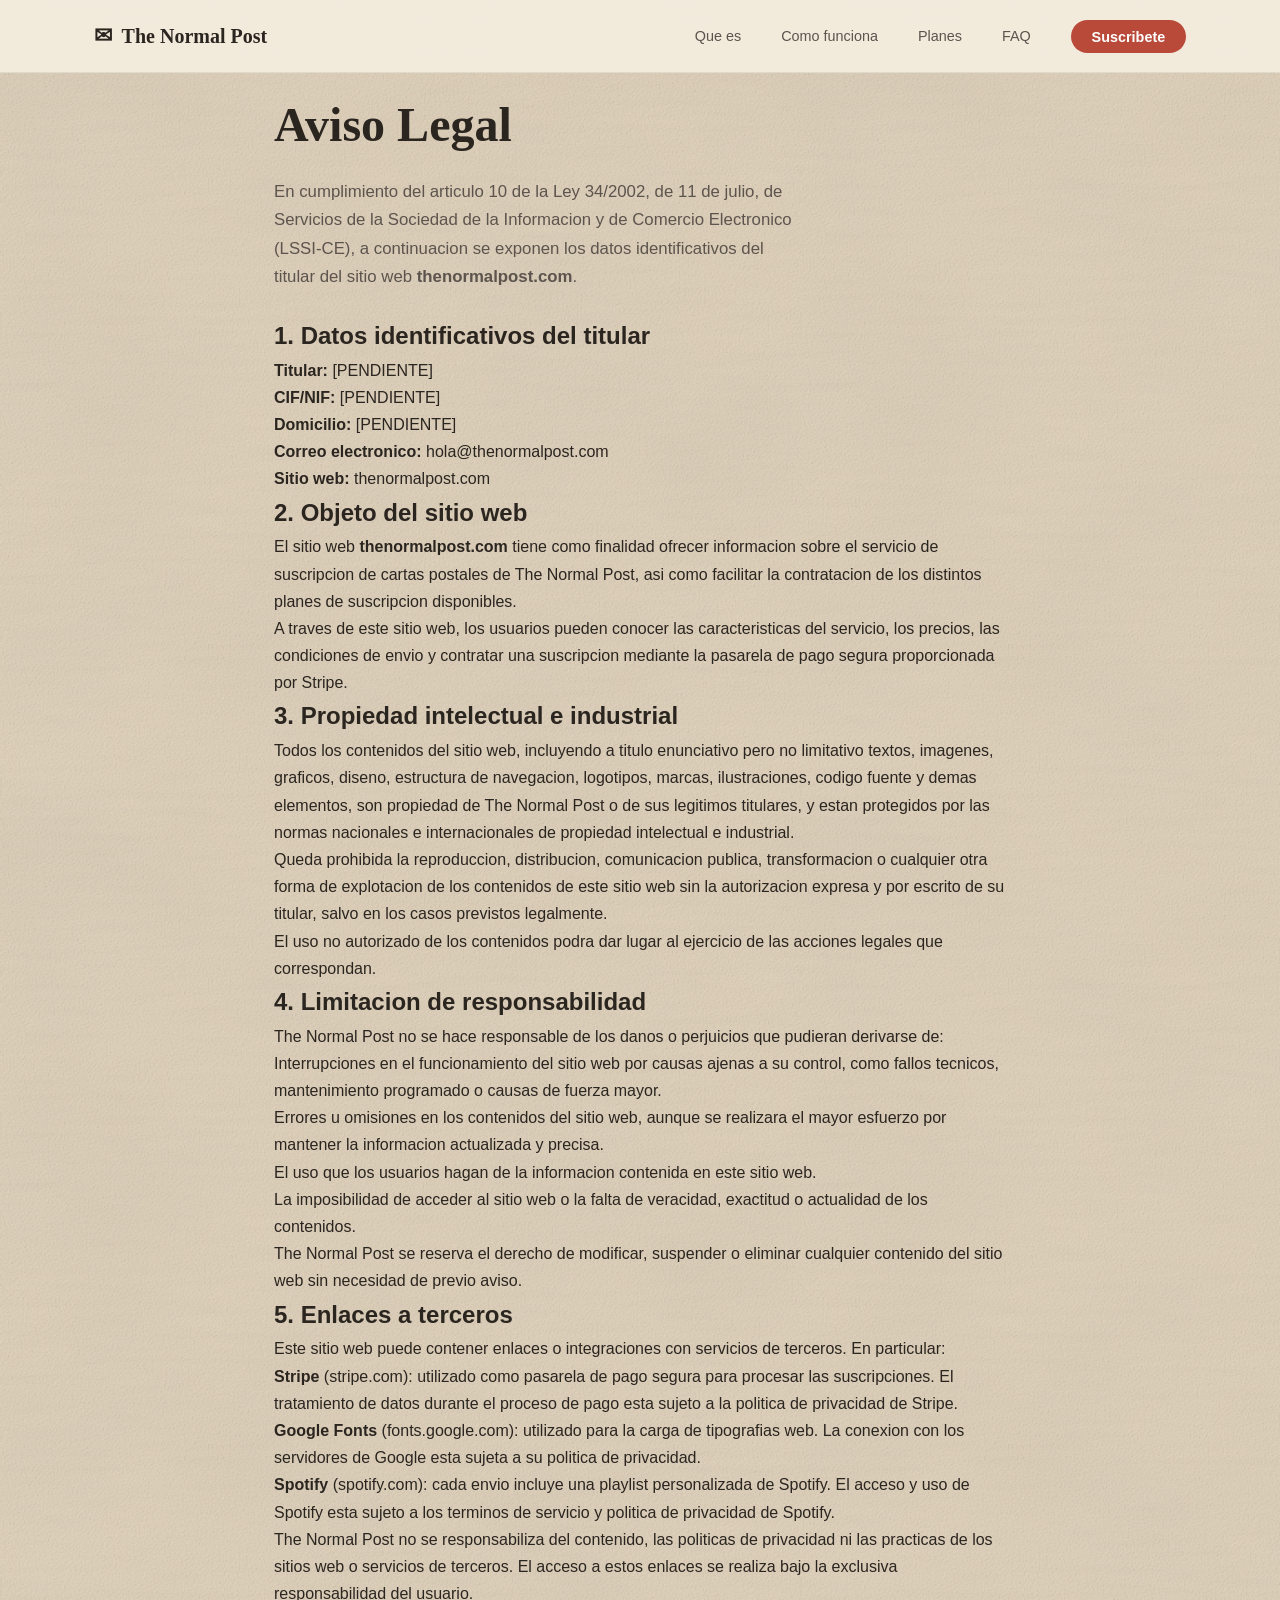
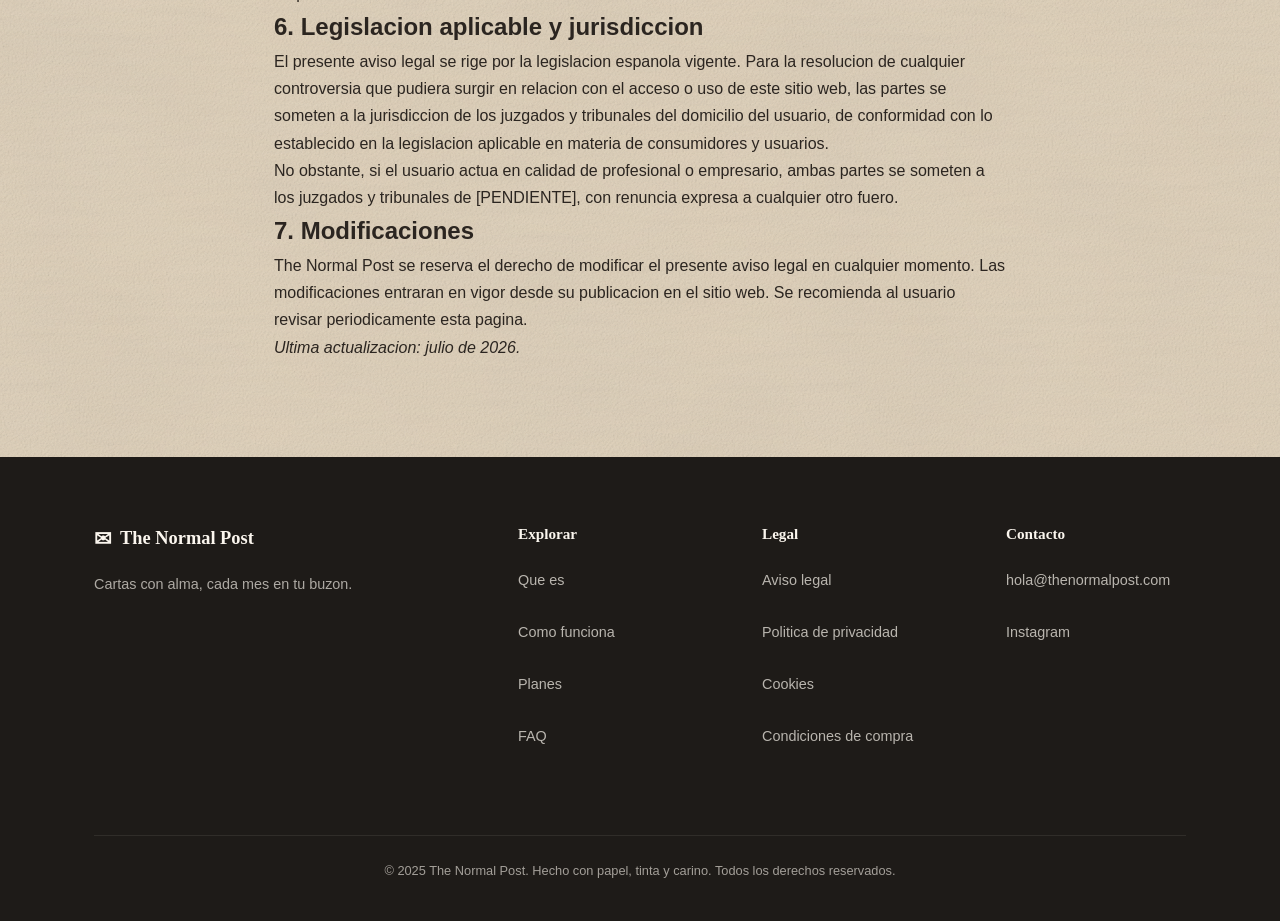
==== aviso-legal.html @ 9581d432 "feat(legal): páginas legales obligatorias + fix card internacional + FAQ envíos - Creadas 4 páginas " ====
<!DOCTYPE html>
<html lang="es">
<head>
  <meta charset="UTF-8">
  <meta name="viewport" content="width=device-width, initial-scale=1.0">
  <title>Aviso Legal — The Normal Post</title>
  <meta name="description" content="Aviso legal de The Normal Post. Información sobre el titular del sitio web, propiedad intelectual, responsabilidad y legislación aplicable.">
  <meta name="robots" content="index, follow">
  <link rel="canonical" href="https://thenormalpost.com/aviso-legal.html">

  <!-- Fonts (non-render-blocking) -->
  <link rel="preconnect" href="https://fonts.googleapis.com">
  <link rel="preconnect" href="https://fonts.gstatic.com" crossorigin>
  <link rel="preload" as="style" href="https://fonts.googleapis.com/css2?family=Playfair+Display:ital,wght@0,400;0,600;0,700;1,400;1,600&family=DM+Sans:wght@400;500;600&display=swap">
  <link rel="stylesheet" href="https://fonts.googleapis.com/css2?family=Playfair+Display:ital,wght@0,400;0,600;0,700;1,400;1,600&family=DM+Sans:wght@400;500;600&display=swap" media="print" id="google-fonts">
  <noscript><link rel="stylesheet" href="https://fonts.googleapis.com/css2?family=Playfair+Display:ital,wght@0,400;0,600;0,700;1,400;1,600&family=DM+Sans:wght@400;500;600&display=swap"></noscript>

  <!-- Favicon + Theme -->
  <link rel="icon" href="img/favicon.svg" type="image/svg+xml">
  <meta name="theme-color" content="#F0E4D0">

  <!-- Seguridad -->
  <meta http-equiv="Content-Security-Policy" content="default-src 'self'; script-src 'self'; style-src 'self' https://fonts.googleapis.com; font-src https://fonts.gstatic.com; img-src 'self' data:; connect-src 'self'; frame-src 'none'; object-src 'none'; base-uri 'self'; form-action 'self' https://buy.stripe.com; upgrade-insecure-requests;">
  <meta name="referrer" content="strict-origin-when-cross-origin">
  <meta http-equiv="X-Content-Type-Options" content="nosniff">
  <meta http-equiv="X-XSS-Protection" content="0">

  <link rel="stylesheet" href="css/styles.css">
</head>
<body>

  <a href="#contenido" class="skip-link">Saltar al contenido</a>

  <!-- Navegacion -->
  <nav class="nav" id="nav" aria-label="Navegacion principal">
    <div class="nav__container">
      <a href="index.html" class="nav__logo" aria-label="The Normal Post - Inicio">
        <span class="nav__logo-icon" aria-hidden="true">&#9993;</span>
        <span class="nav__logo-text">The Normal Post</span>
      </a>
      <button class="nav__toggle" id="nav-toggle" aria-label="Abrir menu" aria-expanded="false" aria-controls="nav-menu">
        <span></span><span></span><span></span>
      </button>
      <ul class="nav__menu" id="nav-menu" role="list">
        <li><a href="index.html#que-es" class="nav__link">Que es</a></li>
        <li><a href="index.html#como-funciona" class="nav__link">Como funciona</a></li>
        <li><a href="index.html#planes" class="nav__link">Planes</a></li>
        <li><a href="index.html#faq" class="nav__link">FAQ</a></li>
        <li><a href="index.html#planes" class="nav__link nav__link--cta">Suscribete</a></li>
      </ul>
    </div>
  </nav>

  <!-- Contenido legal -->
  <section class="section section--cream" id="contenido">
    <div class="container container--narrow">

      <h1 class="section__title">Aviso Legal</h1>

      <p class="section__body">
        En cumplimiento del articulo 10 de la Ley 34/2002, de 11 de julio, de Servicios de la
        Sociedad de la Informacion y de Comercio Electronico (LSSI-CE), a continuacion se exponen
        los datos identificativos del titular del sitio web <strong>thenormalpost.com</strong>.
      </p>

      <h2>1. Datos identificativos del titular</h2>

      <ul>
        <li><strong>Titular:</strong> [PENDIENTE]</li>
        <li><strong>CIF/NIF:</strong> [PENDIENTE]</li>
        <li><strong>Domicilio:</strong> [PENDIENTE]</li>
        <li><strong>Correo electronico:</strong> <a href="mailto:hola@thenormalpost.com">hola@thenormalpost.com</a></li>
        <li><strong>Sitio web:</strong> <a href="https://thenormalpost.com">thenormalpost.com</a></li>
      </ul>

      <h2>2. Objeto del sitio web</h2>

      <p>
        El sitio web <strong>thenormalpost.com</strong> tiene como finalidad ofrecer informacion
        sobre el servicio de suscripcion de cartas postales de The Normal Post, asi como facilitar
        la contratacion de los distintos planes de suscripcion disponibles.
      </p>
      <p>
        A traves de este sitio web, los usuarios pueden conocer las caracteristicas del servicio,
        los precios, las condiciones de envio y contratar una suscripcion mediante la pasarela de
        pago segura proporcionada por Stripe.
      </p>

      <h2>3. Propiedad intelectual e industrial</h2>

      <p>
        Todos los contenidos del sitio web, incluyendo a titulo enunciativo pero no limitativo
        textos, imagenes, graficos, diseno, estructura de navegacion, logotipos, marcas,
        ilustraciones, codigo fuente y demas elementos, son propiedad de The Normal Post o de
        sus legitimos titulares, y estan protegidos por las normas nacionales e internacionales
        de propiedad intelectual e industrial.
      </p>
      <p>
        Queda prohibida la reproduccion, distribucion, comunicacion publica, transformacion o
        cualquier otra forma de explotacion de los contenidos de este sitio web sin la
        autorizacion expresa y por escrito de su titular, salvo en los casos previstos
        legalmente.
      </p>
      <p>
        El uso no autorizado de los contenidos podra dar lugar al ejercicio de las acciones
        legales que correspondan.
      </p>

      <h2>4. Limitacion de responsabilidad</h2>

      <p>
        The Normal Post no se hace responsable de los danos o perjuicios que pudieran derivarse
        de:
      </p>
      <ul>
        <li>Interrupciones en el funcionamiento del sitio web por causas ajenas a su control,
          como fallos tecnicos, mantenimiento programado o causas de fuerza mayor.</li>
        <li>Errores u omisiones en los contenidos del sitio web, aunque se realizara el mayor
          esfuerzo por mantener la informacion actualizada y precisa.</li>
        <li>El uso que los usuarios hagan de la informacion contenida en este sitio web.</li>
        <li>La imposibilidad de acceder al sitio web o la falta de veracidad, exactitud o
          actualidad de los contenidos.</li>
      </ul>
      <p>
        The Normal Post se reserva el derecho de modificar, suspender o eliminar cualquier
        contenido del sitio web sin necesidad de previo aviso.
      </p>

      <h2>5. Enlaces a terceros</h2>

      <p>
        Este sitio web puede contener enlaces o integraciones con servicios de terceros. En
        particular:
      </p>
      <ul>
        <li><strong>Stripe</strong> (<a href="https://stripe.com" target="_blank" rel="noopener noreferrer">stripe.com</a>):
          utilizado como pasarela de pago segura para procesar las suscripciones. El tratamiento
          de datos durante el proceso de pago esta sujeto a la politica de privacidad de Stripe.</li>
        <li><strong>Google Fonts</strong> (<a href="https://fonts.google.com" target="_blank" rel="noopener noreferrer">fonts.google.com</a>):
          utilizado para la carga de tipografias web. La conexion con los servidores de Google
          esta sujeta a su politica de privacidad.</li>
        <li><strong>Spotify</strong> (<a href="https://spotify.com" target="_blank" rel="noopener noreferrer">spotify.com</a>):
          cada envio incluye una playlist personalizada de Spotify. El acceso y uso de Spotify
          esta sujeto a los terminos de servicio y politica de privacidad de Spotify.</li>
      </ul>
      <p>
        The Normal Post no se responsabiliza del contenido, las politicas de privacidad ni las
        practicas de los sitios web o servicios de terceros. El acceso a estos enlaces se realiza
        bajo la exclusiva responsabilidad del usuario.
      </p>

      <h2>6. Legislacion aplicable y jurisdiccion</h2>

      <p>
        El presente aviso legal se rige por la legislacion espanola vigente. Para la resolucion
        de cualquier controversia que pudiera surgir en relacion con el acceso o uso de este
        sitio web, las partes se someten a la jurisdiccion de los juzgados y tribunales del
        domicilio del usuario, de conformidad con lo establecido en la legislacion aplicable
        en materia de consumidores y usuarios.
      </p>
      <p>
        No obstante, si el usuario actua en calidad de profesional o empresario, ambas partes
        se someten a los juzgados y tribunales de [PENDIENTE], con renuncia expresa a cualquier
        otro fuero.
      </p>

      <h2>7. Modificaciones</h2>

      <p>
        The Normal Post se reserva el derecho de modificar el presente aviso legal en cualquier
        momento. Las modificaciones entraran en vigor desde su publicacion en el sitio web. Se
        recomienda al usuario revisar periodicamente esta pagina.
      </p>

      <p><em>Ultima actualizacion: julio de 2026.</em></p>

    </div>
  </section>

  <!-- Footer -->
  <footer class="footer">
    <div class="container">
      <div class="footer__grid">
        <div class="footer__brand">
          <div class="footer__logo">
            <span class="footer__logo-icon">&#9993;</span>
            <span class="footer__logo-text">The Normal Post</span>
          </div>
          <p class="footer__tagline">Cartas con alma, cada mes en tu buzon.</p>
        </div>
        <div class="footer__links">
          <h4>Explorar</h4>
          <ul>
            <li><a href="index.html#que-es">Que es</a></li>
            <li><a href="index.html#como-funciona">Como funciona</a></li>
            <li><a href="index.html#planes">Planes</a></li>
            <li><a href="index.html#faq">FAQ</a></li>
          </ul>
        </div>
        <div class="footer__links">
          <h4>Legal</h4>
          <ul>
            <li><a href="aviso-legal.html">Aviso legal</a></li>
            <li><a href="privacidad.html">Politica de privacidad</a></li>
            <li><a href="cookies.html">Cookies</a></li>
            <li><a href="condiciones.html">Condiciones de compra</a></li>
          </ul>
        </div>
        <div class="footer__links">
          <h4>Contacto</h4>
          <ul>
            <li><a href="mailto:hola@thenormalpost.com">hola@thenormalpost.com</a></li>
            <li><a href="https://instagram.com/thenormalpost" target="_blank" rel="noopener noreferrer">Instagram</a></li>
          </ul>
        </div>
      </div>
      <div class="footer__bottom">
        <p>&copy; 2025 The Normal Post. Hecho con papel, tinta y carino. Todos los derechos reservados.</p>
      </div>
    </div>
  </footer>

</body>
</html>
---- css/styles.css ----
/* =============================================
   THE NORMAL POST — Estilos principales
   Paleta: papel cálido, tinta oscura, lacre rojo
   ============================================= */

:root {
  /* Colores principales */
  --paper:       #FBF6EE;
  --paper-dark:  #F0E8DA;
  --ink:         #2B2520;
  --ink-light:   #5C544D;
  --ink-muted:   #736B63;
  --sealing-wax: #B94A3A;
  --wax-dark:    #963D31;
  --wax-light:   #D4685A;
  --sage:        #6B8F71;
  --sage-dark:   #577358;
  --cream:       #FAF5EB;
  --white:       #FFFFFF;
  --dark-bg:     #1E1B18;
  --dark-card:   #2B2722;

  /* Tipografía */
  --font-display: 'Playfair Display', Georgia, 'Times New Roman', serif;
  --font-body:    'DM Sans', -apple-system, BlinkMacSystemFont, 'Segoe UI', sans-serif;

  /* Espaciado */
  --space-xs:  0.5rem;
  --space-sm:  1rem;
  --space-md:  1.5rem;
  --space-lg:  2.5rem;
  --space-xl:  4rem;
  --space-2xl: 6rem;

  /* Bordes */
  --radius-sm: 6px;
  --radius-md: 12px;
  --radius-lg: 20px;

  /* Transiciones */
  --ease: cubic-bezier(0.25, 0.46, 0.45, 0.94);
  --duration: 0.3s;
}

/* ── Reset ── */
*,
*::before,
*::after {
  margin: 0;
  padding: 0;
  box-sizing: border-box;
}

html {
  scroll-behavior: smooth;
  scroll-padding-top: 80px;
  scroll-padding-bottom: 5rem;
}

body {
  font-family: var(--font-body);
  color: var(--ink);
  background-color: #F0E4D0;
  background-image: url("../img/paper-texture.svg");
  background-size: 800px 800px;
  line-height: 1.7;
  font-size: 16px;
  -webkit-font-smoothing: antialiased;
  -moz-osx-font-smoothing: grayscale;
  overflow-x: hidden;
}

img {
  max-width: 100%;
  display: block;
}

a {
  text-decoration: none;
  color: inherit;
  transition: color var(--duration) var(--ease);
}

ul {
  list-style: none;
}

/* ── Skip link ── */
.skip-link {
  position: absolute;
  top: -100%;
  left: var(--space-md);
  z-index: 2000;
  background: var(--sealing-wax);
  color: var(--white);
  padding: 0.6rem 1.2rem;
  border-radius: var(--radius-sm);
  font-weight: 600;
  font-size: 0.9rem;
}

.skip-link:focus {
  top: var(--space-sm);
}

/* ── Focus visible ── */
:focus-visible {
  outline: 3px solid var(--sealing-wax);
  outline-offset: 2px;
}

.nav__link--cta:focus-visible,
.btn:focus-visible,
.sticky-bar__btn:focus-visible {
  outline-color: var(--ink);
  outline-offset: 3px;
}

/* ── Contenedores ── */
.container {
  max-width: 1140px;
  margin: 0 auto;
  padding: 0 var(--space-md);
}

.container--narrow {
  max-width: 780px;
}

/* ── Navegación ── */
.nav {
  position: fixed;
  top: 0;
  left: 0;
  right: 0;
  z-index: 1000;
  background: rgba(245, 237, 223, 0.92);
  backdrop-filter: blur(12px);
  -webkit-backdrop-filter: blur(12px);
  border-bottom: 1px solid rgba(43, 37, 32, 0.08);
  transition: background var(--duration) var(--ease),
              box-shadow var(--duration) var(--ease);
}

.nav--scrolled {
  background: rgba(245, 237, 223, 0.97);
  box-shadow: 0 2px 20px rgba(43, 37, 32, 0.06);
}

.nav__container {
  max-width: 1140px;
  margin: 0 auto;
  padding: 0 var(--space-md);
  display: flex;
  align-items: center;
  justify-content: space-between;
  height: 72px;
}

.nav__logo {
  display: flex;
  align-items: center;
  gap: 0.6rem;
  font-family: var(--font-display);
  font-size: 1.25rem;
  font-weight: 600;
  color: var(--ink);
}

.nav__logo-icon {
  font-size: 1.4rem;
}

.nav__menu {
  display: flex;
  align-items: center;
  gap: var(--space-lg);
}

.nav__link {
  font-size: 0.9rem;
  font-weight: 500;
  color: var(--ink-light);
  position: relative;
}

.nav__link::after {
  content: '';
  position: absolute;
  bottom: -4px;
  left: 0;
  width: 0;
  height: 2px;
  background: var(--sealing-wax);
  transition: width var(--duration) var(--ease);
}

.nav__link:hover {
  color: var(--ink);
}

.nav__link:hover::after {
  width: 100%;
}

.nav__link--cta {
  background: var(--sealing-wax);
  color: var(--white) !important;
  padding: 0.55rem 1.3rem;
  border-radius: 100px;
  font-weight: 600;
  transition: background var(--duration) var(--ease),
              transform var(--duration) var(--ease);
}

.nav__link--cta::after {
  display: none;
}

.nav__link--cta:hover {
  background: var(--wax-dark);
  transform: translateY(-1px);
}

/* Hamburger */
.nav__toggle {
  display: none;
  flex-direction: column;
  justify-content: center;
  align-items: center;
  gap: 5px;
  background: none;
  border: none;
  cursor: pointer;
  padding: 8px;
  min-width: 44px;
  min-height: 44px;
}

.nav__toggle span {
  width: 24px;
  height: 2px;
  background: var(--ink);
  border-radius: 2px;
  transition: transform var(--duration) var(--ease),
              opacity var(--duration) var(--ease);
}

/* ── Hero ── */
.hero {
  position: relative;
  min-height: 100vh;
  min-height: 100dvh;
  display: flex;
  align-items: center;
  justify-content: center;
  text-align: center;
  padding: 120px var(--space-md) var(--space-xl);
  background-color: #F0E4D0;
  background-image: url("../img/paper-texture.svg");
  background-size: 800px 800px;
  overflow: hidden;
}

.hero__bg-stamps {
  position: absolute;
  inset: 0;
  pointer-events: none;
}

.stamp {
  position: absolute;
  font-size: 4rem;
  color: rgba(43, 37, 32, 0.03);
  font-family: var(--font-display);
}

.stamp--1 { top: 15%; left: 8%; font-size: 6rem; }
.stamp--2 { top: 25%; right: 12%; font-size: 3.5rem; }
.stamp--3 { bottom: 20%; left: 15%; font-size: 5rem; }
.stamp--4 { bottom: 30%; right: 8%; font-size: 4rem; }

.hero__container {
  position: relative;
  z-index: 1;
}

.hero__postmark {
  display: inline-block;
  font-family: var(--font-body);
  font-size: 0.75rem;
  font-weight: 600;
  letter-spacing: 0.2em;
  text-transform: uppercase;
  color: var(--sealing-wax);
  border: 2px solid var(--sealing-wax);
  border-radius: 100px;
  padding: 0.4rem 1.2rem;
  margin-bottom: var(--space-lg);
  opacity: 0;
  animation: fadeInUp 0.8s var(--ease) 0.2s forwards;
}

.hero__title {
  font-family: var(--font-display);
  font-size: clamp(2.8rem, 7vw, 5.5rem);
  font-weight: 700;
  line-height: 1.1;
  color: var(--ink);
  margin-bottom: var(--space-md);
  opacity: 0;
  animation: fadeInUp 0.8s var(--ease) 0.4s forwards;
}

.hero__title em {
  color: var(--sealing-wax);
  font-style: italic;
}

.hero__subtitle {
  font-size: clamp(1.05rem, 2vw, 1.25rem);
  color: var(--ink-light);
  max-width: 540px;
  margin: 0 auto var(--space-lg);
  line-height: 1.8;
  opacity: 0;
  animation: fadeInUp 0.8s var(--ease) 0.6s forwards;
}

.hero__cta {
  display: flex;
  gap: var(--space-sm);
  justify-content: center;
  flex-wrap: wrap;
  margin-bottom: var(--space-md);
  opacity: 0;
  animation: fadeInUp 0.8s var(--ease) 0.8s forwards;
}

.hero__price-hint {
  font-size: 0.9rem;
  color: var(--ink-muted);
  opacity: 0;
  animation: fadeInUp 0.8s var(--ease) 1s forwards;
}

.hero__scroll-indicator {
  position: absolute;
  bottom: 2rem;
  left: 50%;
  transform: translateX(-50%);
  font-size: 1.4rem;
  color: var(--ink-muted);
  animation: bounce 2s infinite;
}

/* ── Botones ── */
.btn {
  display: inline-flex;
  align-items: center;
  justify-content: center;
  font-family: var(--font-body);
  font-weight: 600;
  font-size: 0.95rem;
  border: none;
  border-radius: 100px;
  cursor: pointer;
  transition: background var(--duration) var(--ease),
              transform var(--duration) var(--ease),
              box-shadow var(--duration) var(--ease),
              border-color var(--duration) var(--ease);
  text-decoration: none;
}

.btn--primary {
  background: var(--sealing-wax);
  color: var(--white);
  padding: 0.85rem 2rem;
  box-shadow: 0 4px 16px rgba(185, 74, 58, 0.25);
}

.btn--primary:hover {
  background: var(--wax-dark);
  transform: translateY(-2px);
  box-shadow: 0 6px 24px rgba(185, 74, 58, 0.3);
}

.btn--secondary {
  background: transparent;
  color: var(--ink);
  padding: 0.85rem 2rem;
  border: 2px solid rgba(43, 37, 32, 0.2);
}

.btn--secondary:hover {
  border-color: var(--ink);
  transform: translateY(-2px);
}

.btn--large {
  padding: 1rem 2.5rem;
  font-size: 1.05rem;
}

.btn--plan {
  width: 100%;
  background: var(--ink);
  color: var(--paper);
  padding: 0.9rem 1.5rem;
  margin-top: auto;
}

.btn--plan:hover {
  background: var(--sealing-wax);
  transform: translateY(-2px);
  box-shadow: 0 6px 20px rgba(185, 74, 58, 0.3);
}

.btn--plan-featured {
  background: var(--sealing-wax);
  color: var(--white);
}

.btn--plan-featured:hover {
  background: var(--wax-dark);
}

/* ── Secciones ── */
.section {
  padding: var(--space-2xl) 0;
}

.section--cream {
  background-color: #E8D9C2;
  background-image: url("../img/paper-texture-warm.svg");
  background-size: 800px 800px;
}

.section--white {
  background-color: #F0E4D0;
  background-image: url("../img/paper-texture.svg");
  background-size: 800px 800px;
}

.section--dark {
  background: var(--dark-bg);
  color: var(--paper);
}

.section--accent {
  background: var(--sealing-wax);
  color: var(--white);
}

.section--cta {
  background-color: #F0E4D0;
  background-image: url("../img/paper-texture.svg");
  background-size: 800px 800px;
  text-align: center;
  padding: var(--space-2xl) 0;
}

.section__label {
  display: flex;
  align-items: center;
  gap: 0.75rem;
  font-size: 0.8rem;
  font-weight: 600;
  letter-spacing: 0.15em;
  text-transform: uppercase;
  color: var(--ink-muted);
  margin-bottom: var(--space-lg);
}

.section__label--light {
  color: rgba(251, 246, 238, 0.7);
}

.postmark-badge {
  display: inline-flex;
  align-items: center;
  justify-content: center;
  width: 32px;
  height: 32px;
  border: 2px solid var(--ink-muted);
  border-radius: 50%;
  font-size: 0.75rem;
  font-weight: 700;
  letter-spacing: 0;
}

.postmark-badge--light {
  border-color: rgba(251, 246, 238, 0.5);
  color: rgba(251, 246, 238, 0.7);
}

.section__title {
  font-family: var(--font-display);
  font-size: clamp(2rem, 4vw, 3rem);
  font-weight: 700;
  line-height: 1.2;
  margin-bottom: var(--space-md);
}

.section__title em {
  color: var(--sealing-wax);
  font-style: italic;
}

.section__title--center {
  text-align: center;
}

.section__title--light {
  color: var(--paper);
}

.section__title--light em {
  color: var(--wax-light);
}

.section__subtitle {
  text-align: center;
  color: var(--ink-muted);
  font-size: 1.05rem;
  margin-bottom: var(--space-xl);
}

.section__subtitle--light {
  color: rgba(251, 246, 238, 0.75);
}

.section__body {
  font-size: 1.05rem;
  color: var(--ink-light);
  margin-bottom: var(--space-md);
  max-width: 520px;
}

/* ── Split layout (Qué es) ── */
.split {
  display: grid;
  grid-template-columns: 1fr 1fr;
  gap: var(--space-xl);
  align-items: center;
}

.split__visual {
  display: flex;
  justify-content: center;
  align-items: center;
}

/* Sobre decorativo CSS */
.envelope-card {
  position: relative;
  width: 300px;
  height: 220px;
  perspective: 600px;
}

.envelope-card__body {
  position: relative;
  width: 100%;
  height: 100%;
  background: var(--white);
  border: 2px solid rgba(43, 37, 32, 0.12);
  border-radius: var(--radius-md);
  padding: var(--space-lg);
  box-shadow:
    0 4px 24px rgba(43, 37, 32, 0.08),
    0 1px 3px rgba(43, 37, 32, 0.04);
}

.envelope-card__flap {
  position: absolute;
  top: -2px;
  left: -2px;
  right: -2px;
  height: 90px;
  background: var(--paper-dark);
  border: 2px solid rgba(43, 37, 32, 0.12);
  border-radius: var(--radius-md) var(--radius-md) 0 0;
  -webkit-clip-path: polygon(0 0, 100% 0, 50% 85%);
  clip-path: polygon(0 0, 100% 0, 50% 85%);
  z-index: 1;
  transition: transform 0.5s var(--ease);
  transform-origin: top center;
}

.envelope-card:hover .envelope-card__flap {
  transform: rotateX(160deg);
}

.envelope-card__seal {
  position: absolute;
  top: 50%;
  left: 50%;
  transform: translate(-50%, -50%);
  width: 52px;
  height: 52px;
  background: var(--sealing-wax);
  border-radius: 50%;
  display: flex;
  align-items: center;
  justify-content: center;
  color: var(--white);
  font-family: var(--font-display);
  font-size: 0.7rem;
  font-weight: 700;
  letter-spacing: 0.05em;
  z-index: 2;
  box-shadow:
    0 2px 8px rgba(185, 74, 58, 0.3),
    inset 0 1px 0 rgba(255, 255, 255, 0.15);
}

.envelope-card__lines {
  position: absolute;
  bottom: var(--space-lg);
  right: var(--space-lg);
  display: flex;
  flex-direction: column;
  gap: 8px;
}

.envelope-card__lines span {
  display: block;
  height: 2px;
  background: rgba(43, 37, 32, 0.1);
  border-radius: 1px;
}

.envelope-card__lines span:nth-child(1) { width: 100px; }
.envelope-card__lines span:nth-child(2) { width: 80px; }
.envelope-card__lines span:nth-child(3) { width: 60px; }

.envelope-card__stamp {
  position: absolute;
  top: var(--space-md);
  right: var(--space-md);
  width: 48px;
  height: 56px;
  background: var(--sage);
  border-radius: 3px;
  display: flex;
  align-items: center;
  justify-content: center;
  color: var(--white);
  font-family: var(--font-display);
  font-size: 0.75rem;
  font-weight: 700;
  box-shadow: 0 2px 4px rgba(0, 0, 0, 0.1);
  border: 3px solid var(--white);
  outline: 1px dashed rgba(43, 37, 32, 0.15);
  outline-offset: 2px;
}

/* ── Pasos (Cómo funciona) ── */
.steps {
  display: flex;
  align-items: flex-start;
  justify-content: center;
  gap: 0;
  margin-top: var(--space-xl);
}

.step {
  text-align: center;
  max-width: 280px;
  padding: 0 var(--space-md);
}

.step__number {
  margin-bottom: var(--space-md);
}

.step__stamp {
  display: inline-flex;
  align-items: center;
  justify-content: center;
  width: 64px;
  height: 64px;
  border: 2px dashed var(--sealing-wax);
  border-radius: 50%;
  font-size: 1.5rem;
  color: var(--sealing-wax);
  background: rgba(185, 74, 58, 0.05);
}

.step__title {
  font-family: var(--font-display);
  font-size: 1.3rem;
  font-weight: 600;
  margin-bottom: 0.6rem;
}

.step__text {
  font-size: 0.95rem;
  color: var(--ink-light);
  line-height: 1.7;
}

.step__connector {
  display: flex;
  align-items: center;
  padding-top: 28px;
  color: var(--ink-muted);
  font-size: 1rem;
  letter-spacing: 0.1em;
  white-space: nowrap;
  opacity: 0.4;
}

/* ── Pricing ── */
.pricing__zone-toggle {
  display: flex;
  justify-content: center;
  gap: 0;
  margin-bottom: var(--space-lg);
  background: rgba(251, 246, 238, 0.08);
  border-radius: 100px;
  padding: 4px;
  max-width: 320px;
  margin-left: auto;
  margin-right: auto;
}

.pricing__zone-btn {
  flex: 1;
  padding: 0.6rem 1.2rem;
  border: none;
  border-radius: 100px;
  background: transparent;
  color: rgba(251, 246, 238, 0.6);
  font-family: var(--font-body);
  font-size: 0.9rem;
  font-weight: 600;
  cursor: pointer;
  transition: all var(--duration) var(--ease);
}

.pricing__zone-btn--active {
  background: var(--sealing-wax);
  color: var(--white);
  box-shadow: 0 2px 8px rgba(185, 74, 58, 0.3);
}

.pricing__zone-btn:hover:not(.pricing__zone-btn--active) {
  color: var(--paper);
}

.pricing--international .pricing__card--spain-only {
  display: none;
}

.pricing--international {
  grid-template-columns: 1fr;
  max-width: 500px;
  margin-left: auto;
  margin-right: auto;
}

.pricing__int-notice {
  text-align: center;
  font-size: 0.9rem;
  color: rgba(251, 246, 238, 0.65);
  margin-top: var(--space-md);
  padding: 0.8rem var(--space-md);
  background: rgba(251, 246, 238, 0.06);
  border-radius: var(--radius-sm);
  border: 1px solid rgba(251, 246, 238, 0.1);
}

.pricing {
  display: grid;
  grid-template-columns: repeat(3, 1fr);
  gap: var(--space-md);
  margin-top: var(--space-lg);
}

.pricing__card {
  position: relative;
  display: block;
  color: inherit;
  text-decoration: none;
  cursor: pointer;
}

.pricing__card-inner {
  background: var(--dark-card);
  border: 1px solid rgba(251, 246, 238, 0.08);
  border-radius: var(--radius-lg);
  padding: var(--space-lg);
  height: 100%;
  display: flex;
  flex-direction: column;
  transition: transform var(--duration) var(--ease),
              box-shadow var(--duration) var(--ease);
}

.pricing__card-inner:hover {
  transform: translateY(-4px);
  box-shadow: 0 12px 40px rgba(0, 0, 0, 0.3);
}

.pricing__card--featured .pricing__card-inner {
  border-color: var(--sealing-wax);
  background: linear-gradient(
    160deg,
    var(--dark-card) 0%,
    rgba(185, 74, 58, 0.08) 100%
  );
  box-shadow: 0 0 0 1px var(--sealing-wax);
}

.pricing__badge {
  position: absolute;
  top: -12px;
  left: 50%;
  transform: translateX(-50%);
  background: var(--sealing-wax);
  color: var(--white);
  font-size: 0.75rem;
  font-weight: 700;
  padding: 0.3rem 1rem;
  border-radius: 100px;
  letter-spacing: 0.05em;
  white-space: nowrap;
}

.pricing__stamp-corner {
  position: absolute;
  top: var(--space-md);
  right: var(--space-md);
  font-size: 1.2rem;
  color: rgba(251, 246, 238, 0.1);
}

.pricing__name {
  font-family: var(--font-display);
  font-size: 1.35rem;
  font-weight: 600;
  color: var(--paper);
  margin-bottom: 0.4rem;
}

.pricing__desc {
  font-size: 0.9rem;
  color: rgba(251, 246, 238, 0.7);
  margin-bottom: var(--space-md);
}

.pricing__price {
  display: flex;
  align-items: flex-start;
  gap: 0.15rem;
  margin-bottom: 0.2rem;
}

.pricing__original-price {
  font-size: 1.3rem;
  font-weight: 600;
  color: rgba(251, 246, 238, 0.45);
  text-decoration: line-through;
  align-self: center;
  margin-right: 0.5rem;
}

.pricing__amount {
  font-family: var(--font-display);
  font-size: 3.5rem;
  font-weight: 700;
  line-height: 1;
  color: var(--paper);
}

.pricing__currency {
  font-size: 1.5rem;
  font-weight: 600;
  color: rgba(251, 246, 238, 0.6);
  margin-top: 0.5rem;
}

.pricing__per-month {
  font-size: 1.1rem;
  font-weight: 500;
  color: rgba(251, 246, 238, 0.5);
  align-self: flex-end;
  margin-bottom: 0.35rem;
}

.pricing__badge--save {
  background: var(--sage);
}

.pricing__period {
  font-size: 0.85rem;
  color: rgba(251, 246, 238, 0.65);
  margin-bottom: var(--space-md);
}

.pricing__features {
  margin-bottom: var(--space-lg);
  flex-grow: 1;
}

.pricing__features li {
  position: relative;
  padding-left: 1.4rem;
  font-size: 0.9rem;
  color: rgba(251, 246, 238, 0.8);
  margin-bottom: 0.6rem;
}

.pricing__features li::before {
  content: '✓';
  position: absolute;
  left: 0;
  color: var(--sage);
  font-weight: 700;
}

.pricing__note {
  text-align: center;
  font-size: 0.85rem;
  color: rgba(251, 246, 238, 0.65);
  margin-top: var(--space-lg);
}

/* ── Manifiesto ── */
.manifesto {
  text-align: center;
  padding: var(--space-lg) 0;
}

.manifesto p {
  font-family: var(--font-display);
  font-size: clamp(1.4rem, 3vw, 2rem);
  font-weight: 400;
  font-style: italic;
  line-height: 1.5;
  margin-bottom: var(--space-md);
}

.manifesto footer {
  font-family: var(--font-body);
  font-size: 0.9rem;
  font-style: normal;
  opacity: 0.8;
}

/* ── FAQ ── */
.faq {
  margin-top: var(--space-lg);
}

.faq__item {
  border-bottom: 1px solid rgba(43, 37, 32, 0.1);
}

.faq__question {
  font-family: var(--font-display);
  font-size: 1.1rem;
  font-weight: 600;
  padding: var(--space-md) 0;
  cursor: pointer;
  display: flex;
  align-items: center;
  justify-content: space-between;
  transition: color var(--duration) var(--ease);
  list-style: none;
}

.faq__question::-webkit-details-marker {
  display: none;
}

.faq__question::after {
  content: '+';
  font-size: 1.4rem;
  font-weight: 400;
  color: var(--sealing-wax);
  transition: transform var(--duration) var(--ease);
  flex-shrink: 0;
  margin-left: var(--space-sm);
}

details[open] .faq__question::after {
  content: '−';
}

.faq__question:hover {
  color: var(--sealing-wax);
}

.faq__answer {
  padding-bottom: var(--space-md);
}

.faq__answer p {
  font-size: 0.95rem;
  color: var(--ink-light);
  line-height: 1.8;
}

/* ── CTA Final ── */
.cta__title {
  font-family: var(--font-display);
  font-size: clamp(2rem, 4vw, 3rem);
  font-weight: 700;
  line-height: 1.2;
  margin-bottom: var(--space-sm);
}

.cta__title em {
  color: var(--sealing-wax);
  font-style: italic;
}

.cta__text {
  font-size: 1.1rem;
  color: var(--ink-light);
  margin-bottom: var(--space-lg);
}

/* ── Sección Regálalo ── */
.gift {
  display: grid;
  grid-template-columns: 1.2fr 0.8fr;
  gap: var(--space-xl);
  align-items: center;
}

.gift__visual {
  display: flex;
  justify-content: center;
}

.gift__card {
  position: relative;
  width: 260px;
  padding: var(--space-xl) var(--space-lg);
  background: var(--white);
  border: 2px solid rgba(43, 37, 32, 0.1);
  border-radius: var(--radius-md);
  text-align: center;
  box-shadow:
    0 8px 30px rgba(43, 37, 32, 0.08),
    0 1px 3px rgba(43, 37, 32, 0.04);
  transform: rotate(-2deg);
  transition: transform 0.4s var(--ease);
}

.gift__card:hover {
  transform: rotate(0deg) translateY(-4px);
}

.gift__card-ribbon {
  position: absolute;
  top: -16px;
  left: 50%;
  transform: translateX(-50%);
  font-size: 2rem;
  width: 48px;
  height: 48px;
  background: var(--sealing-wax);
  border-radius: 50%;
  display: flex;
  align-items: center;
  justify-content: center;
  box-shadow: 0 4px 12px rgba(185, 74, 58, 0.3);
}

.gift__card-text {
  font-family: var(--font-display);
  font-size: 1.5rem;
  font-weight: 600;
  line-height: 1.3;
  color: var(--ink);
  margin-bottom: var(--space-sm);
}

.gift__card-text em {
  color: var(--sealing-wax);
  font-style: italic;
}

.gift__card-from {
  font-size: 0.9rem;
  color: var(--ink-muted);
  font-style: italic;
}

/* ── Sticky Bar Mobile ── */
.sticky-bar {
  display: none;
  position: fixed;
  bottom: 0;
  left: 0;
  right: 0;
  z-index: 900;
  padding: 0.75rem var(--space-md);
  background: rgba(30, 27, 24, 0.95);
  backdrop-filter: blur(10px);
  -webkit-backdrop-filter: blur(10px);
  border-top: 1px solid rgba(251, 246, 238, 0.1);
  transform: translateY(100%);
  transition: transform 0.4s var(--ease);
}

.sticky-bar.visible {
  transform: translateY(0);
}

.sticky-bar__btn {
  display: block;
  width: 100%;
  text-align: center;
  background: var(--sealing-wax);
  color: var(--white);
  font-family: var(--font-body);
  font-weight: 700;
  font-size: 1rem;
  padding: 0.9rem 1.5rem;
  border-radius: 100px;
  text-decoration: none;
  box-shadow: 0 4px 16px rgba(185, 74, 58, 0.35);
  transition: background var(--duration) var(--ease);
}

.sticky-bar__btn:hover {
  background: var(--wax-dark);
}

/* ── Footer ── */
.footer {
  background: var(--dark-bg);
  color: rgba(251, 246, 238, 0.7);
  padding: var(--space-xl) 0 var(--space-lg);
}

.footer__grid {
  display: grid;
  grid-template-columns: 2fr 1fr 1fr 1fr;
  gap: var(--space-xl);
  margin-bottom: var(--space-xl);
}

.footer__logo {
  display: flex;
  align-items: center;
  gap: 0.5rem;
  font-family: var(--font-display);
  font-size: 1.15rem;
  font-weight: 600;
  color: var(--paper);
  margin-bottom: var(--space-sm);
}

.footer__logo-icon {
  font-size: 1.3rem;
}

.footer__tagline {
  font-size: 0.9rem;
  color: rgba(251, 246, 238, 0.65);
}

.footer__links h4 {
  font-family: var(--font-display);
  font-size: 0.95rem;
  font-weight: 600;
  color: var(--paper);
  margin-bottom: var(--space-sm);
}

.footer__links li {
  margin-bottom: 0.5rem;
}

.footer__links a {
  display: inline-block;
  font-size: 0.9rem;
  padding: 0.35rem 0;
  min-height: 44px;
  color: rgba(251, 246, 238, 0.7);
  transition: color var(--duration) var(--ease);
}

.footer__links a:hover {
  color: var(--paper);
}

.footer__bottom {
  border-top: 1px solid rgba(251, 246, 238, 0.08);
  padding-top: var(--space-md);
  text-align: center;
}

.footer__bottom p {
  font-size: 0.8rem;
  color: rgba(251, 246, 238, 0.6);
}

/* ── Animaciones ── */
@keyframes fadeInUp {
  from {
    opacity: 0;
    transform: translateY(24px);
  }
  to {
    opacity: 1;
    transform: translateY(0);
  }
}

@keyframes bounce {
  0%, 20%, 50%, 80%, 100% {
    transform: translateX(-50%) translateY(0);
  }
  40% {
    transform: translateX(-50%) translateY(-10px);
  }
  60% {
    transform: translateX(-50%) translateY(-5px);
  }
}

.animate-on-scroll {
  opacity: 0;
  transform: translateY(30px);
  transition: opacity 0.6s var(--ease), transform 0.6s var(--ease);
}

.animate-on-scroll.visible {
  opacity: 1;
  transform: translateY(0);
}

/* ── Responsive ── */
@media (max-width: 968px) {
  .split {
    grid-template-columns: 1fr;
    gap: var(--space-lg);
  }

  .split__visual {
    order: -1;
  }

  .split__text {
    text-align: center;
  }

  .split__text .section__title {
    text-align: center;
  }

  .split__text .section__body {
    max-width: 100%;
  }

  .pricing {
    grid-template-columns: 1fr;
    max-width: 420px;
    margin-left: auto;
    margin-right: auto;
  }

  .pricing__card--featured {
    order: -1;
  }

  .gift {
    grid-template-columns: 1fr;
    gap: var(--space-lg);
    text-align: center;
  }

  .gift__text .section__body {
    max-width: 100%;
  }

  .gift__text .btn {
    margin-top: var(--space-sm);
  }

  .gift__visual {
    order: -1;
  }

  .footer__grid {
    grid-template-columns: 1fr 1fr;
    gap: var(--space-lg);
  }

  .section__title {
    font-size: clamp(1.8rem, 5vw, 2.5rem);
  }
}

@media (max-width: 768px) {
  .nav__toggle {
    display: flex;
  }

  .nav__menu {
    position: fixed;
    top: 72px;
    left: 0;
    right: 0;
    background: #F0E4D0;
    flex-direction: column;
    padding: var(--space-lg);
    gap: var(--space-md);
    border-bottom: 1px solid rgba(43, 37, 32, 0.1);
    transform: translateY(-120%);
    transition: transform 0.4s var(--ease);
    box-shadow: 0 10px 30px rgba(0, 0, 0, 0.05);
    z-index: 999;
  }

  .nav__menu.open {
    transform: translateY(0);
  }

  .nav__toggle.active span:nth-child(1) {
    transform: rotate(45deg) translate(5px, 5px);
  }

  .nav__toggle.active span:nth-child(2) {
    opacity: 0;
  }

  .nav__toggle.active span:nth-child(3) {
    transform: rotate(-45deg) translate(5px, -5px);
  }

  .steps {
    flex-direction: column;
    align-items: center;
    gap: var(--space-md);
  }

  .step {
    max-width: 100%;
  }

  .step__connector {
    transform: rotate(90deg);
    padding-top: 0;
    margin: -0.5rem 0;
  }

  .section {
    padding: var(--space-xl) 0;
  }

  .section__label {
    margin-bottom: var(--space-md);
  }

  .hero {
    min-height: 90vh;
    min-height: 90dvh;
    padding: 100px var(--space-md) var(--space-lg);
  }

  .nav__menu .nav__link {
    min-height: 44px;
    display: flex;
    align-items: center;
  }

  .hero__title {
    font-size: clamp(2.2rem, 9vw, 3.5rem);
  }

  .hero__subtitle {
    font-size: 1rem;
    padding: 0 var(--space-xs);
  }

  .envelope-card {
    width: 240px;
    height: 180px;
  }

  .envelope-card__flap {
    height: 70px;
  }

  .envelope-card__seal {
    width: 44px;
    height: 44px;
    font-size: 0.6rem;
  }

  .envelope-card__stamp {
    width: 40px;
    height: 48px;
    font-size: 0.65rem;
  }

  .envelope-card__lines span:nth-child(1) { width: 70px; }
  .envelope-card__lines span:nth-child(2) { width: 55px; }
  .envelope-card__lines span:nth-child(3) { width: 40px; }

  .sticky-bar {
    display: block;
  }

  .footer {
    padding-bottom: 5rem;
  }

  .manifesto p {
    font-size: clamp(1.15rem, 4vw, 1.6rem);
    padding: 0 var(--space-xs);
  }

  .gift__card {
    width: 220px;
    padding: var(--space-lg) var(--space-md);
  }

  .gift__card-text {
    font-size: 1.25rem;
  }

  .faq__question {
    font-size: 1rem;
    gap: var(--space-sm);
  }

  .pricing__card-inner {
    padding: var(--space-md);
  }

  .pricing__amount {
    font-size: 2.8rem;
  }

}

@media (max-width: 480px) {
  .footer__grid {
    grid-template-columns: 1fr;
    gap: var(--space-md);
    text-align: center;
  }

  .footer__logo {
    justify-content: center;
  }

  .hero__cta {
    flex-direction: column;
    align-items: center;
  }

  .btn--primary,
  .btn--secondary {
    width: 100%;
    max-width: 280px;
  }

  .hero__postmark {
    font-size: 0.7rem;
    padding: 0.3rem 1rem;
  }

  .section__subtitle {
    font-size: 0.95rem;
    padding: 0 var(--space-xs);
  }

  .cta__title {
    font-size: clamp(1.6rem, 6vw, 2.2rem);
  }

  .cta__text {
    font-size: 1rem;
    padding: 0 var(--space-xs);
  }

  .container {
    padding: 0 var(--space-sm);
  }
}

@media (prefers-reduced-motion: reduce) {
  *,
  *::before,
  *::after {
    animation-duration: 0.01ms !important;
    animation-iteration-count: 1 !important;
    transition-duration: 0.01ms !important;
  }

  html {
    scroll-behavior: auto;
  }

  .animate-on-scroll {
    opacity: 1;
    transform: none;
  }
}
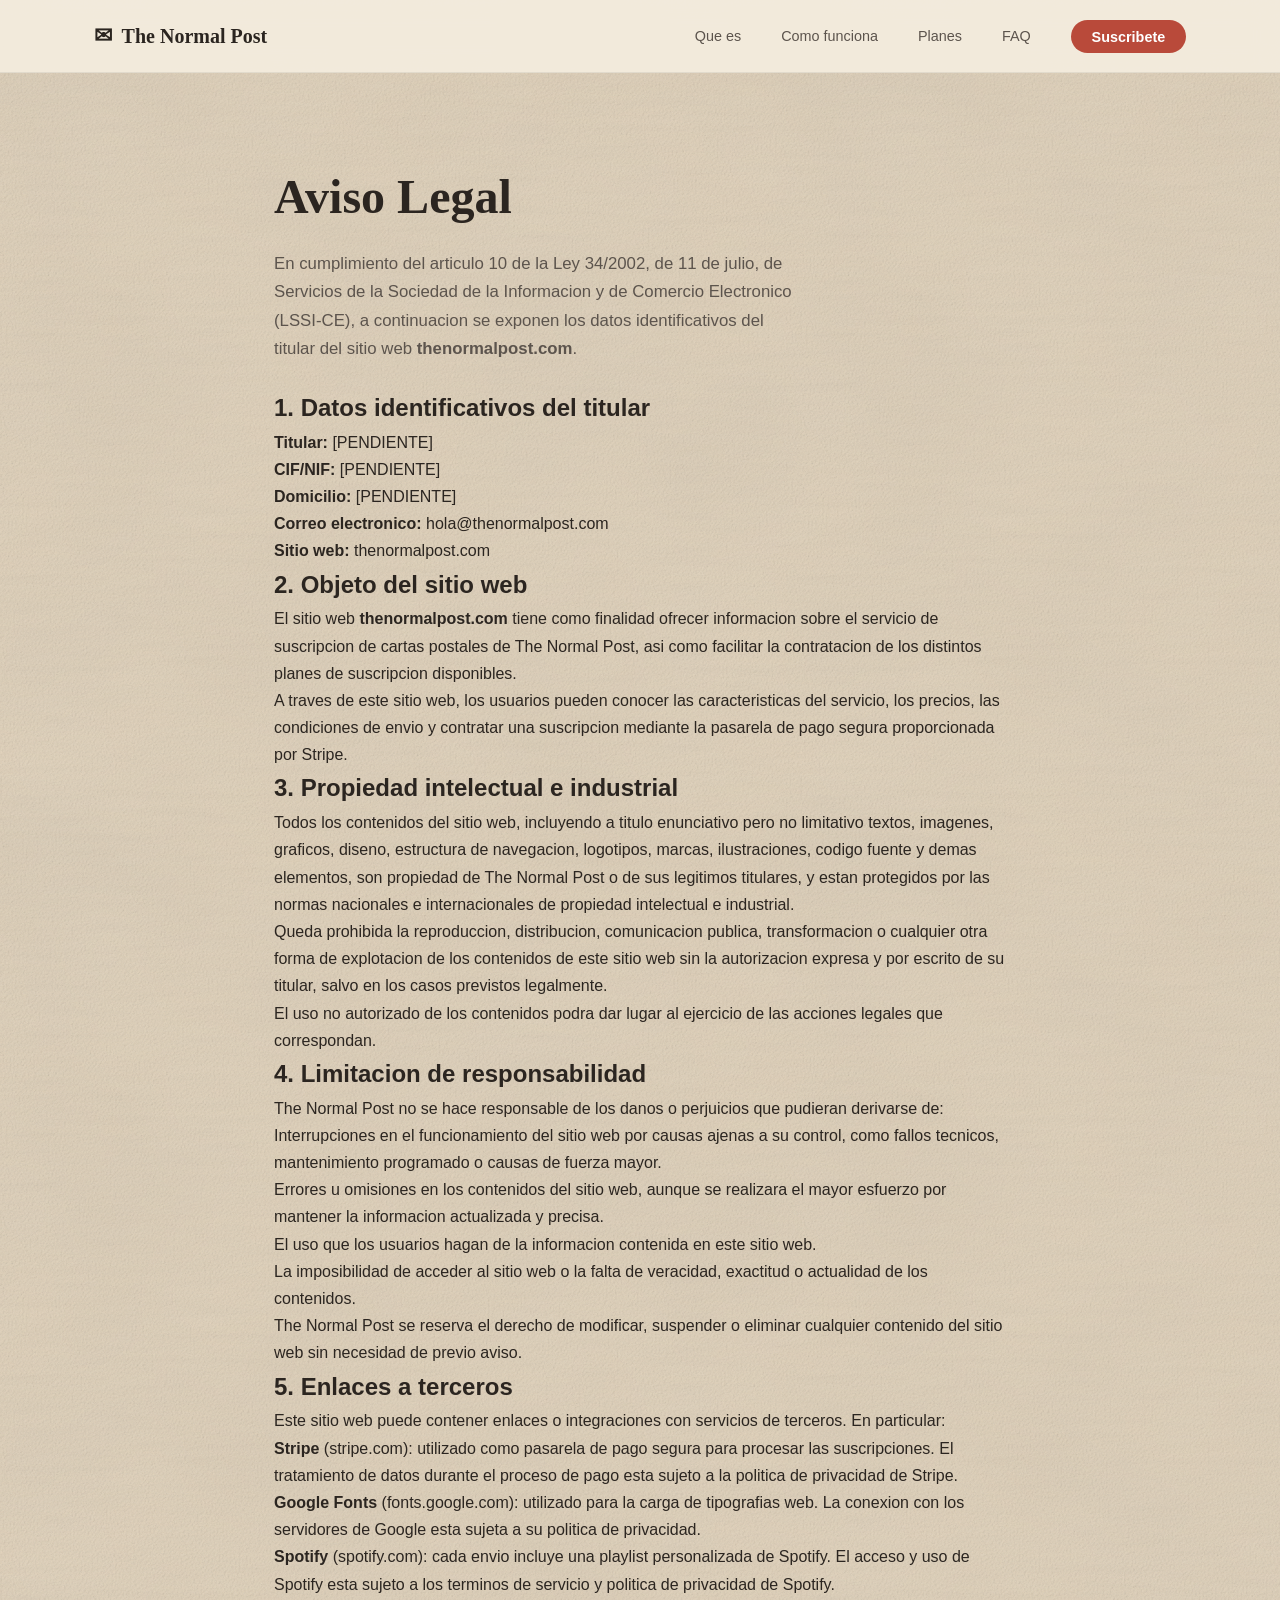
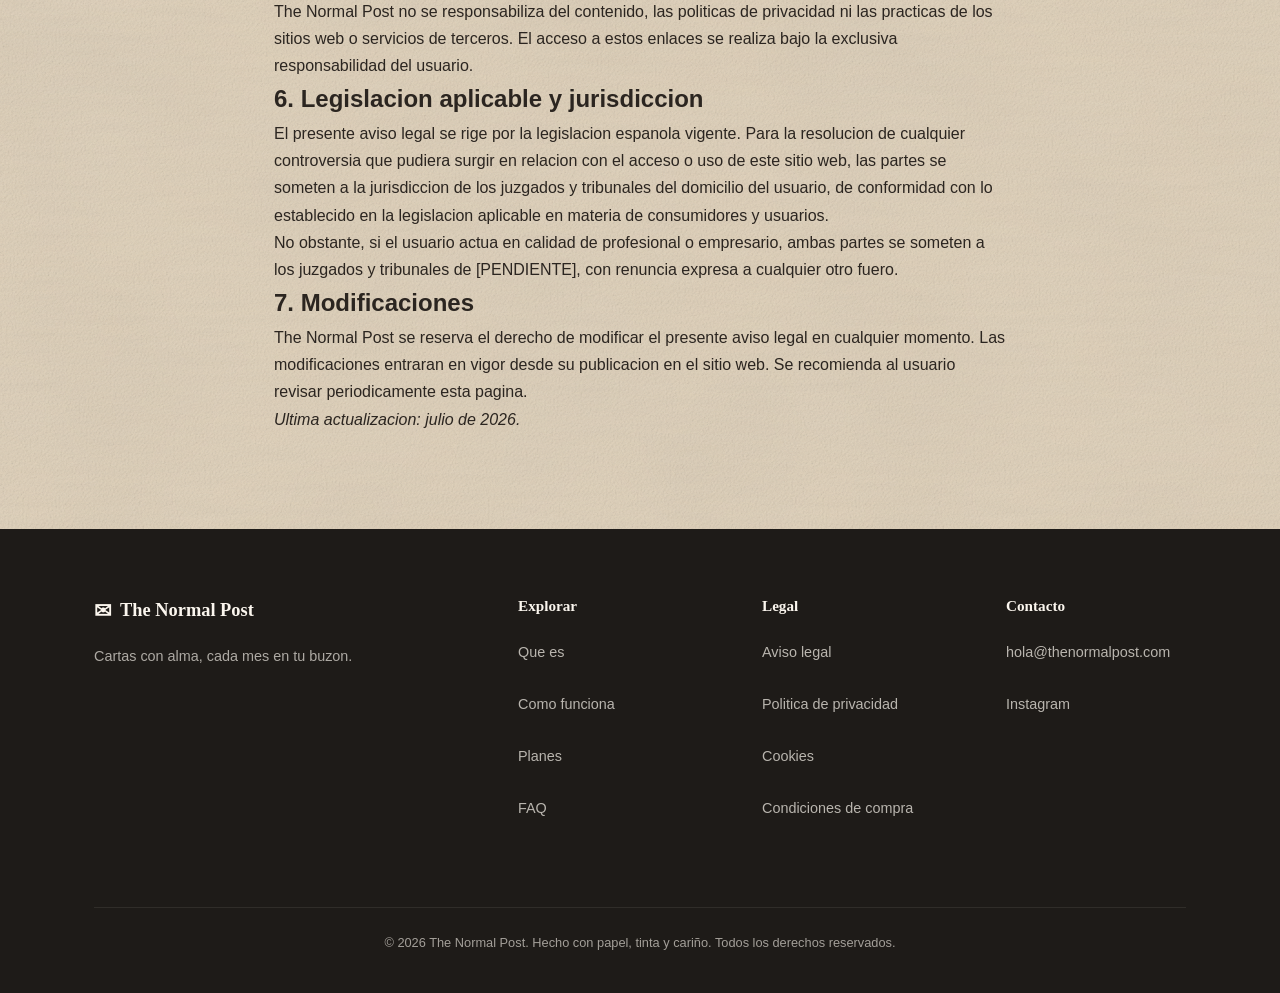
==== commit 35a36ce0: "fix: card internacional a ancho completo, padding legal, copyright 2026 - Card internacional sin max" ====
--- a/aviso-legal.html
+++ b/aviso-legal.html
@@ -52,7 +52,7 @@
   </nav>
 
   <!-- Contenido legal -->
-  <section class="section section--cream" id="contenido">
+  <section class="section section--cream section--legal" id="contenido">
     <div class="container container--narrow">
 
       <h1 class="section__title">Aviso Legal</h1>
@@ -215,7 +215,7 @@
         </div>
       </div>
       <div class="footer__bottom">
-        <p>&copy; 2025 The Normal Post. Hecho con papel, tinta y carino. Todos los derechos reservados.</p>
+        <p>&copy; 2026 The Normal Post. Hecho con papel, tinta y cariño. Todos los derechos reservados.</p>
       </div>
     </div>
   </footer>
--- a/css/styles.css
+++ b/css/styles.css
@@ -53,7 +53,7 @@
 
 html {
   scroll-behavior: smooth;
-  scroll-padding-top: 80px;
+  scroll-padding-top: 100px;
   scroll-padding-bottom: 5rem;
 }
 
@@ -447,6 +447,10 @@
   color: var(--paper);
 }
 
+.section--legal {
+  padding-top: calc(var(--space-2xl) + 72px);
+}
+
 .section--accent {
   background: var(--sealing-wax);
   color: var(--white);
@@ -756,9 +760,6 @@
 
 .pricing--international {
   grid-template-columns: 1fr;
-  max-width: 500px;
-  margin-left: auto;
-  margin-right: auto;
 }
 
 .pricing__int-notice {
